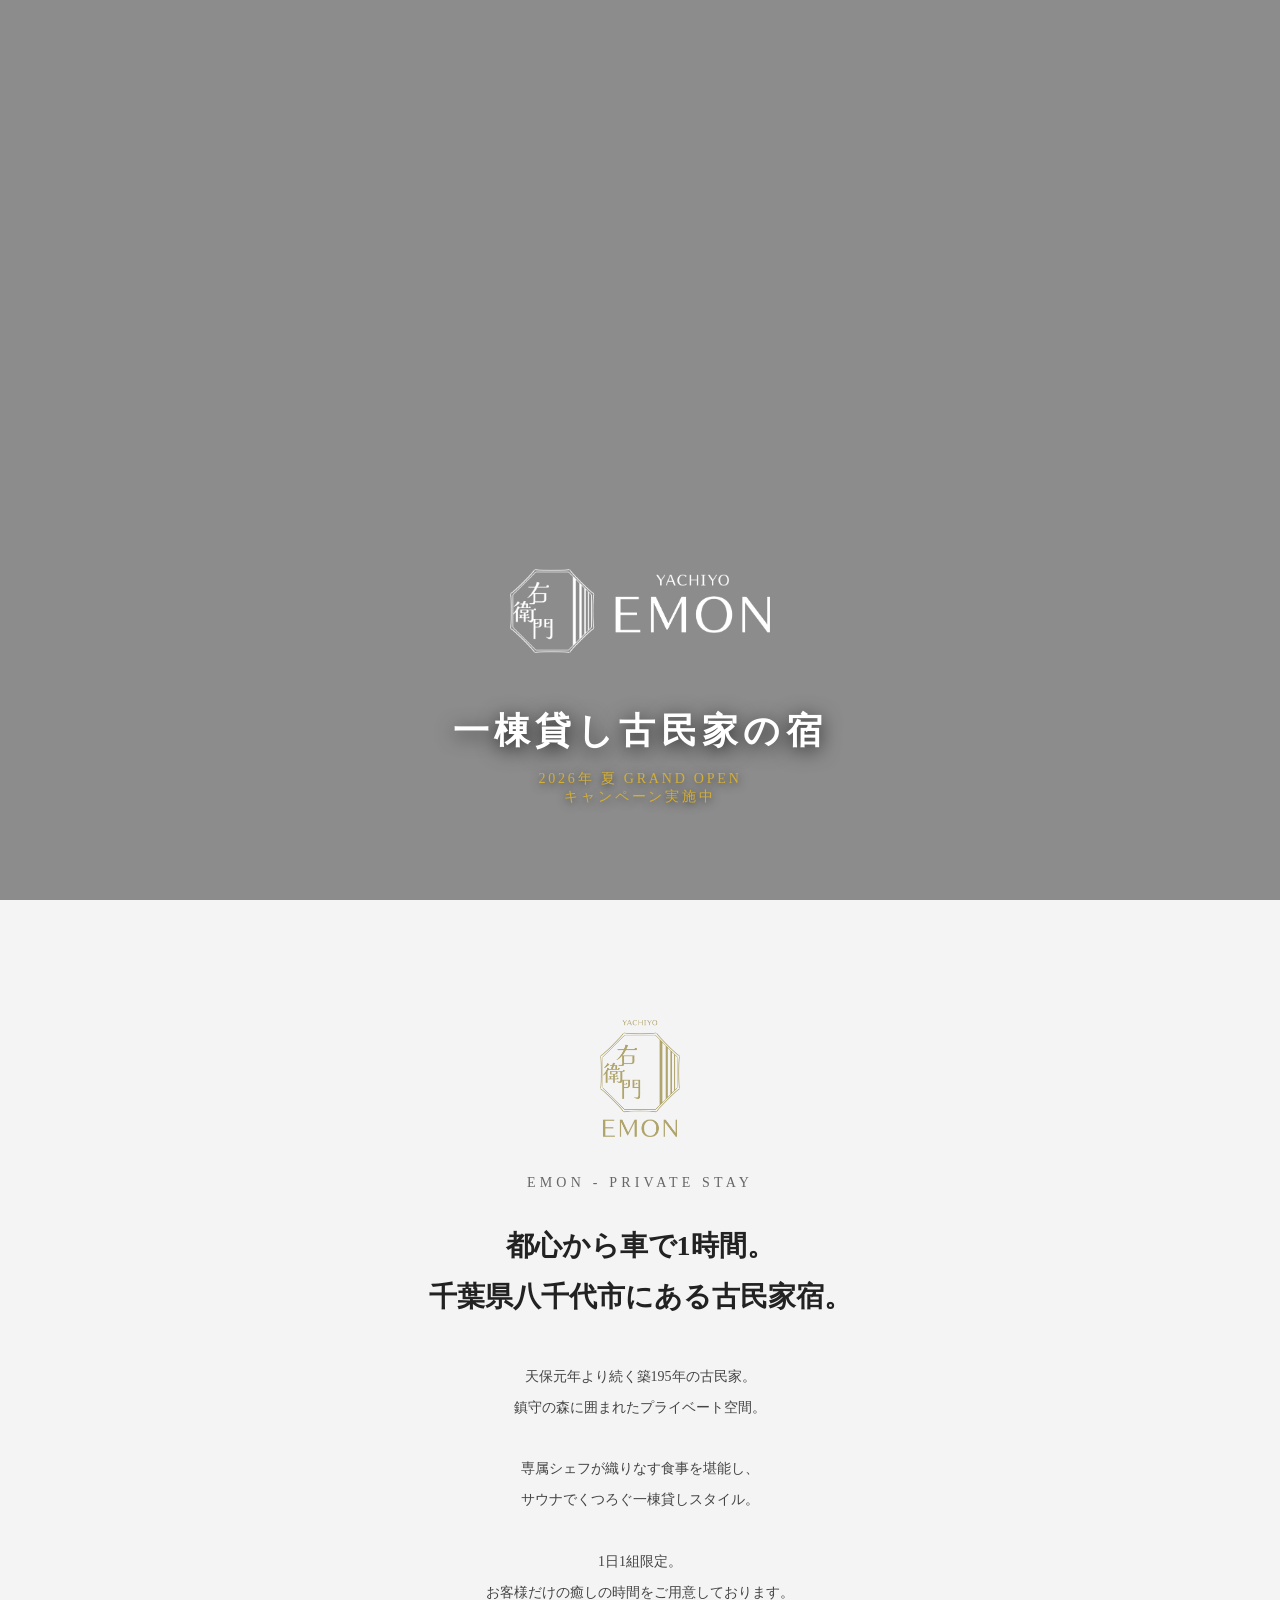
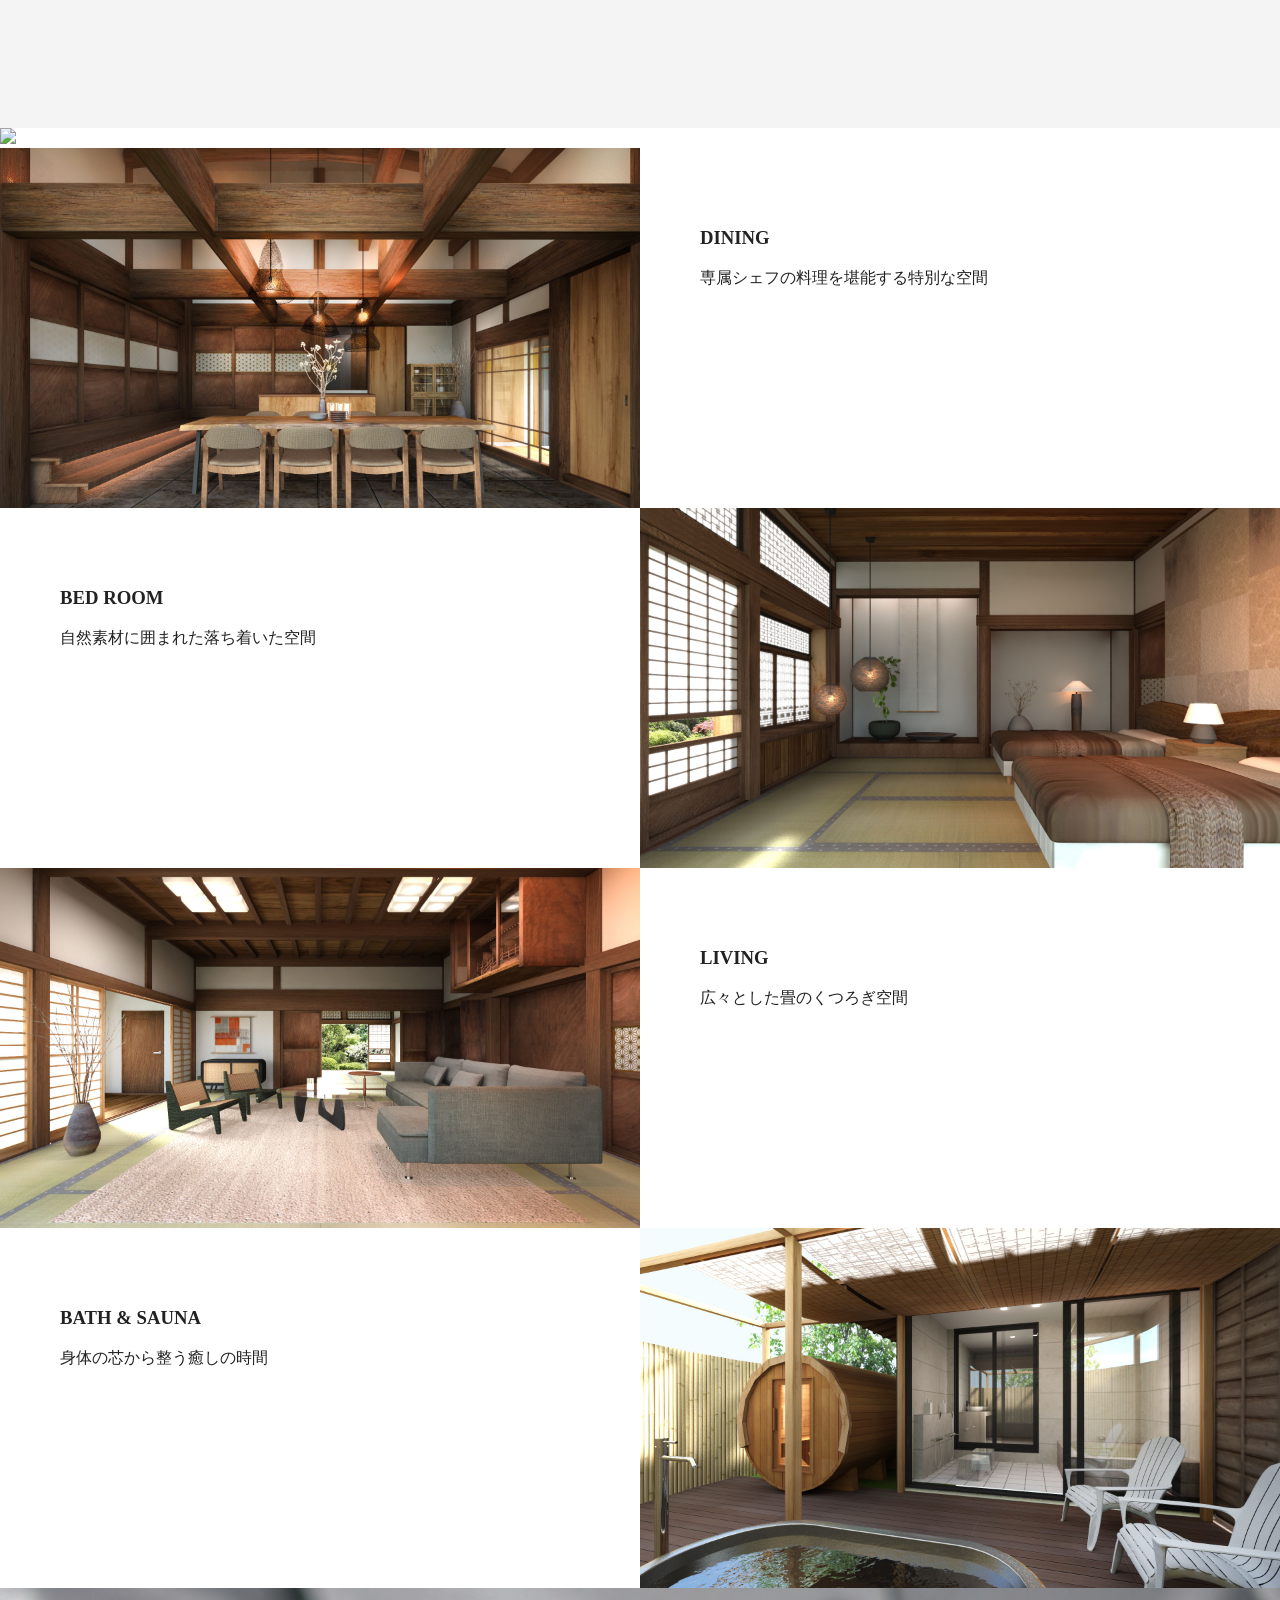
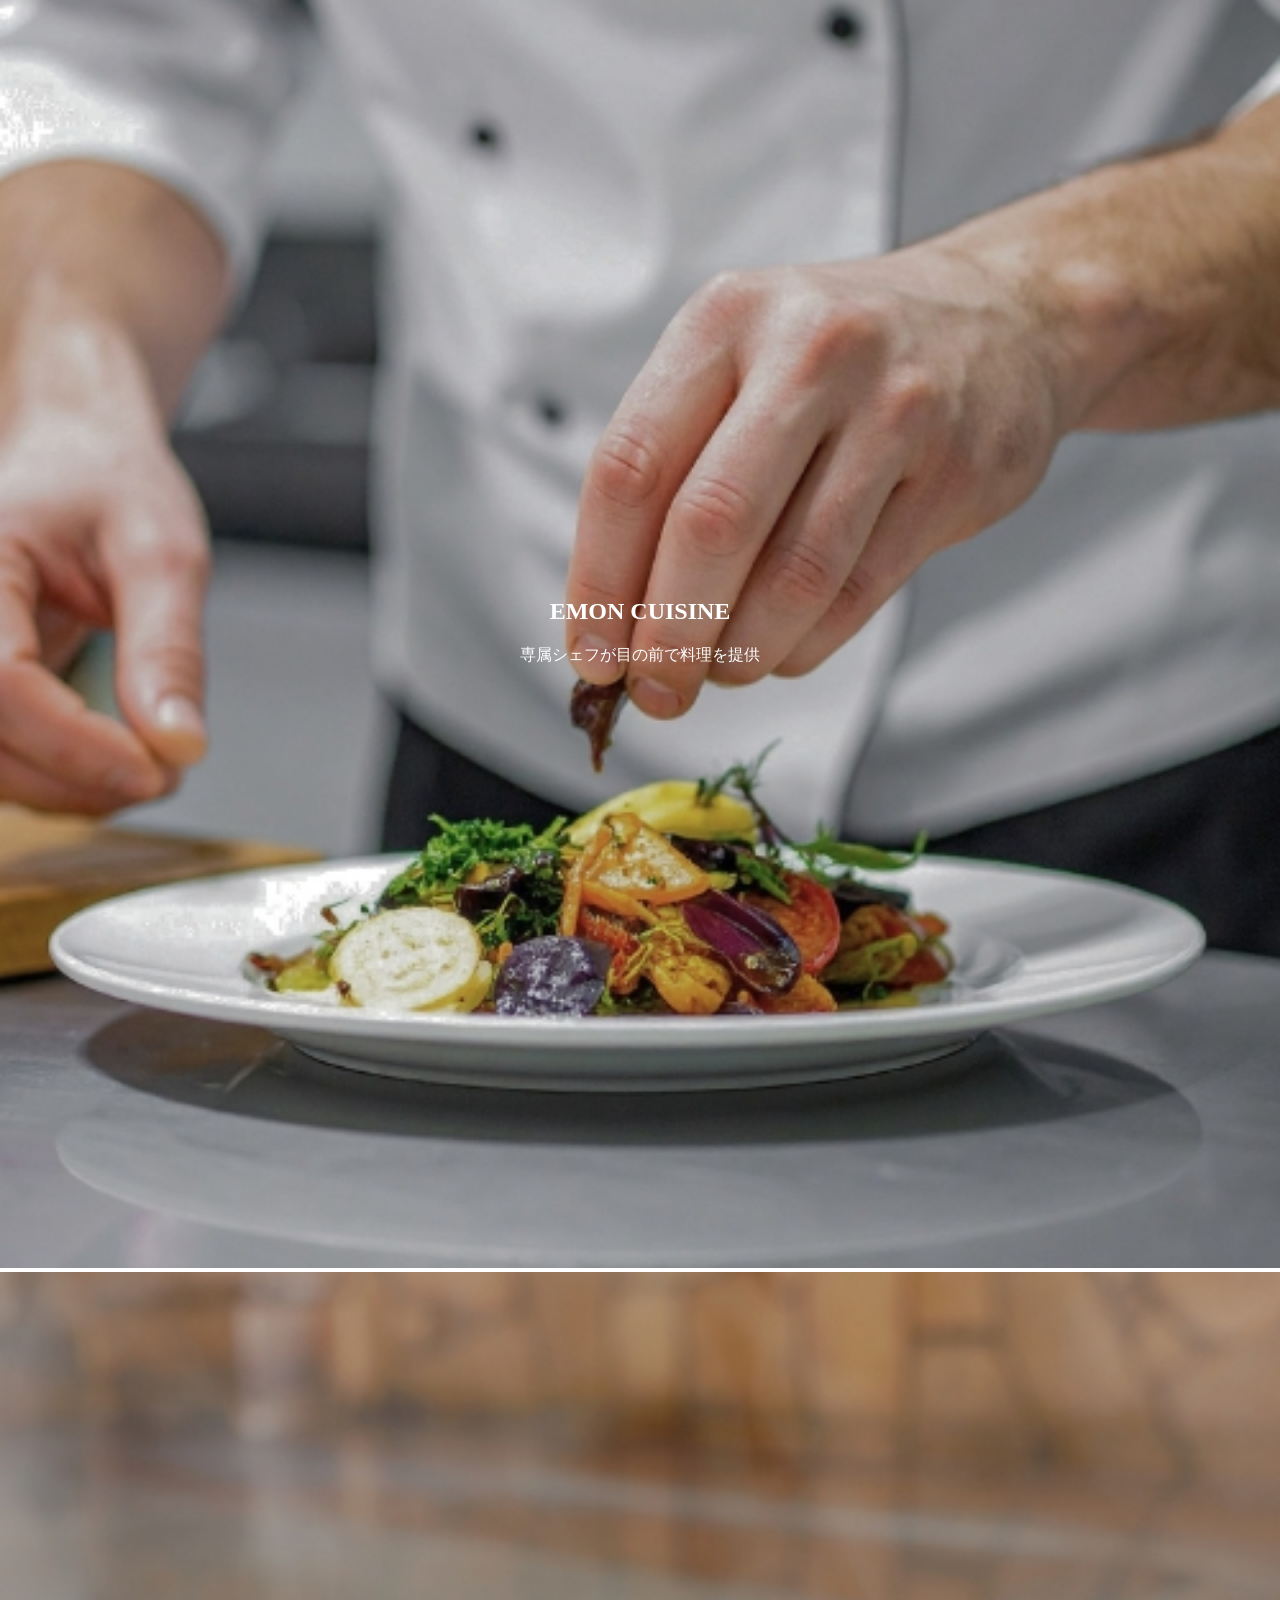
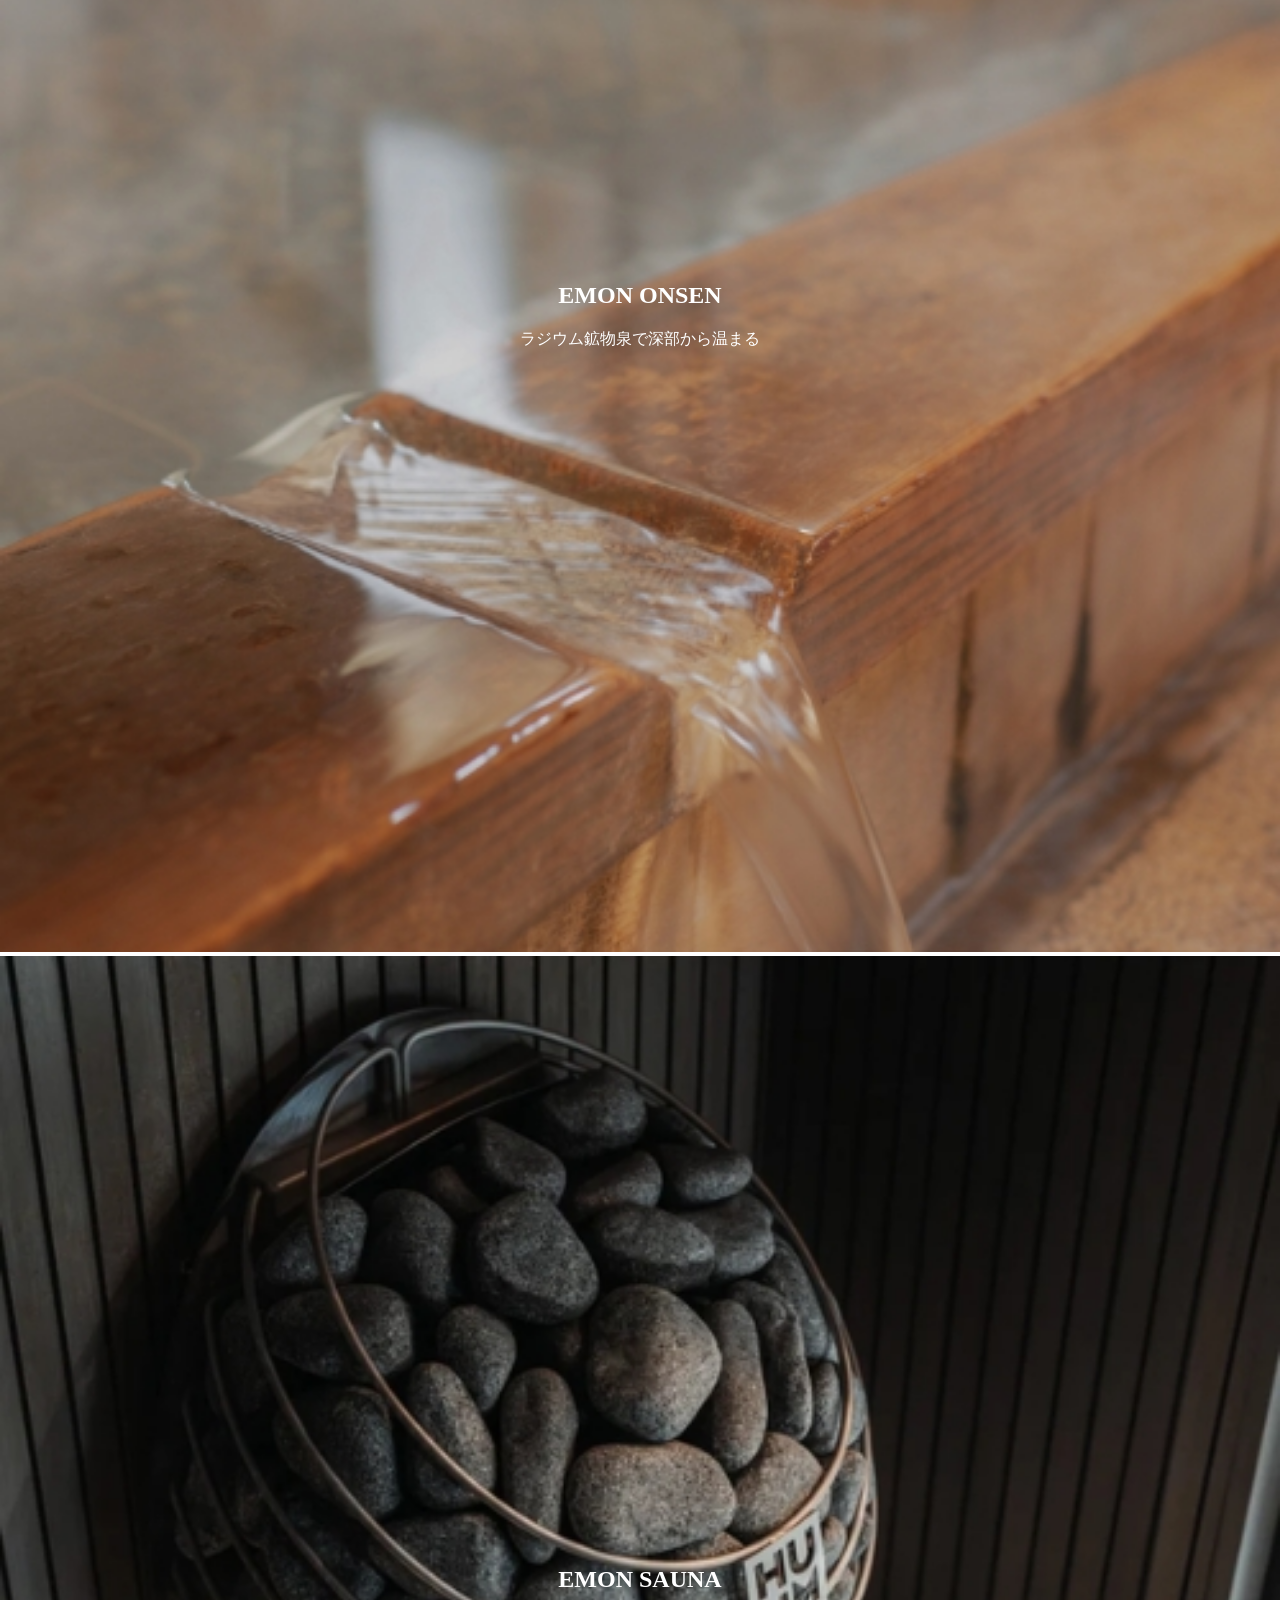
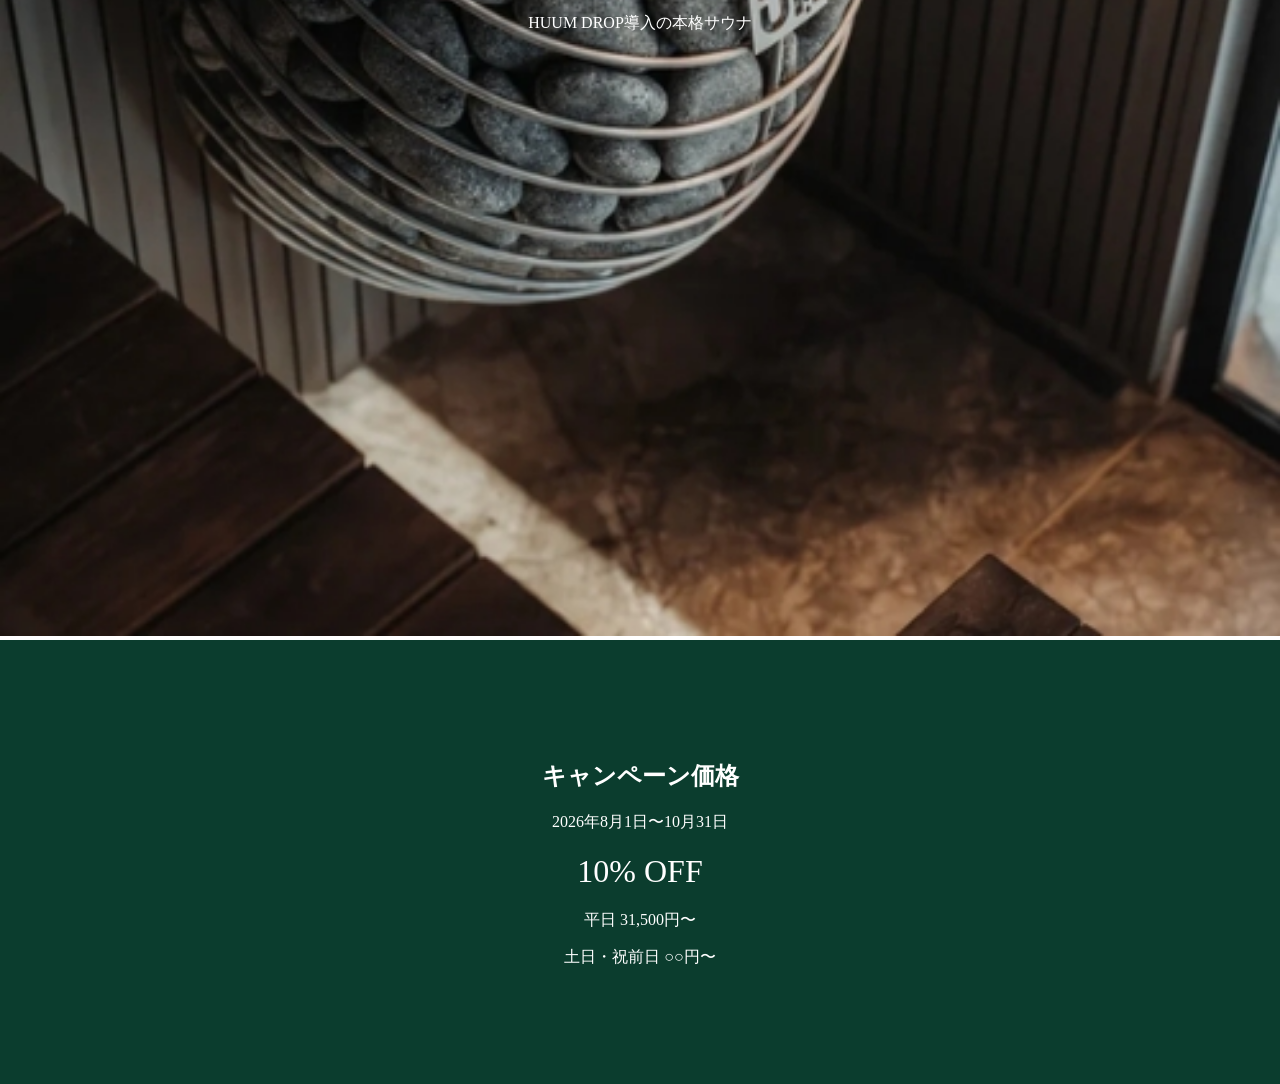
==== EMONLP/index.html @ b7d982af "Add files via upload" ====
<!DOCTYPE html>
<html lang="ja">
<head>
<meta charset="UTF-8">
<meta name="viewport" content="width=device-width, initial-scale=1.0">
<title>EMON</title>
<link rel="stylesheet" href="style.css">
</head>

<body>

<!-- FV -->
<section class="fv">
 <div class="fv-content">
  <img src="EMON_logo_yoko04_0.png" class="fv-logo">

  <h1>
    一棟貸し古民家の宿
  </h1>

  <p class="fv-sub">
    2026年 夏 GRAND OPEN<br>
    キャンペーン実施中
  </p>
</div>
</section>

<!-- CONCEPT -->
<section class="concept">

  <img src="EMON_logo_03_0.png" class="concept-logo">

  <p class="concept-en">EMON - PRIVATE STAY</p>

  <h2>
    都心から車で1時間。<br>
    千葉県八千代市にある古民家宿。
  </h2>

  <p class="concept-text">
    天保元年より続く築195年の古民家。<br>
    鎮守の森に囲まれたプライベート空間。<br><br>

    専属シェフが織りなす食事を堪能し、<br>
    サウナでくつろぐ一棟貸しスタイル。<br><br>

    1日1組限定。<br>
    お客様だけの癒しの時間をご用意しております。
  </p>

</section>

<!-- 配置図 -->
<section class="map">
  <img src="右衛門配置図白抜き.png">
  <p class="map-text">
    深い緑に囲まれ旬の味を堪能できる都心リゾート
  </p>
</section>

<!-- 施設 -->
<section class="room">
  <img src="ラウンジ_002_0.jpg">
  <div class="text">
    <h3>DINING</h3>
    <p>専属シェフの料理を堪能する特別な空間</p>
  </div>
</section>

<section class="room reverse">
  <img src="客間_002_0.jpg">
  <div class="text">
    <h3>BED ROOM</h3>
    <p>自然素材に囲まれた落ち着いた空間</p>
  </div>
</section>

<section class="room">
  <img src="居間_002_0.jpg">
  <div class="text">
    <h3>LIVING</h3>
    <p>広々とした畳のくつろぎ空間</p>
  </div>
</section>

<section class="room reverse">
  <img src="風呂_002_0.jpg">
  <div class="text">
    <h3>BATH & SAUNA</h3>
    <p>身体の芯から整う癒しの時間</p>
  </div>
</section>

<!-- シェフ -->
<section class="feature chef">
  <img src="chef.jpg">
  <div class="overlay">
    <h2>EMON CUISINE</h2>
    <p>専属シェフが目の前で料理を提供</p>
  </div>
</section>

<!-- 温泉 -->
<section class="feature onsen">
  <img src="onsen.jpg">
  <div class="overlay">
    <h2>EMON ONSEN</h2>
    <p>ラジウム鉱物泉で深部から温まる</p>
  </div>
</section>

<!-- サウナ -->
<section class="feature sauna">
  <img src="sauna.jpg">
  <div class="overlay">
    <h2>EMON SAUNA</h2>
    <p>HUUM DROP導入の本格サウナ</p>
  </div>
</section>

<!-- 料金 -->
<section class="price">
  <h2>キャンペーン価格</h2>
  <p>2026年8月1日〜10月31日</p>

  <p class="big">10% OFF</p>

  <p>平日 31,500円〜</p>
  <p>土日・祝前日 ○○円〜</p>
</section>

</body>
</html>
---- EMONLP/style.css ----
body{
  margin:0;
  font-family:serif;
  color:#222;
}

.fv{
  position:relative;
  height:100vh;
  background:url("EMONFV.jpg") center/cover no-repeat;
}

/* ←これ超大事 */
.fv::after{
  content:"";
  position:absolute;
  inset:0;
  background:rgba(0,0,0,0.45); /* 暗さ */
  z-index:1;
}

.fv-content{
  position:absolute;
  bottom:80px; /* ←中央じゃなくて下寄せ */
  left:50%;
  transform:translateX(-50%);
  text-align:center;
  z-index:2;
  width:100%;
  padding:0 20px;
}

/* ロゴ */
.fv-logo{
  width:260px;
  margin-bottom:20px;
}

/* タイトル */
.fv h1{
  font-size:clamp(20px, 3vw, 36px);
  color:#fff;
  letter-spacing:0.15em;
  margin-bottom:10px;

  /* ←これで見やすさ爆上がり */
  text-shadow:0 4px 20px rgba(0,0,0,0.8);
}

/* サブ */
.fv-sub{
  color:#d4af37;
  font-size:14px;
  letter-spacing:0.2em;

  text-shadow:0 2px 10px rgba(0,0,0,0.7);
}

/* CONCEPT */
.concept{
  padding:120px 20px;
  text-align:center;
  background:#f7f6f2;
}

.concept-en{
  letter-spacing:0.2em;
  margin-bottom:20px;
}

.concept h2{
  line-height:2;
  margin-bottom:40px;
}

.concept-text{
  max-width:600px;
  margin:auto;
  line-height:2.5;
}

/* ロゴ */
.concept-logo{
  width:80px;
  margin-bottom:20px;
  opacity:0.9;
}

/* 全体整え（まだなら） */
.concept{
  text-align:center;
  padding:120px 20px;
  background:#f4f4f4;
}

.concept-en{
  font-size:14px;
  letter-spacing:0.3em;
  color:#666;
  margin-bottom:30px;
}

.concept h2{
  font-size:28px;
  line-height:1.8;
  margin-bottom:40px;
}

.concept-text{
  font-size:14px;
  line-height:2.2;
  color:#444;
}

/* MAP */
.map{
  position:relative;
}

.map img{
  width:100%;
}

.map-text{
  position:absolute;
  top:20%;
  right:10%;
  writing-mode:vertical-rl;
  color:#fff;
}

/* ROOM */
.room{
  display:flex;
}

.room img{
  width:50%;
}

.room .text{
  width:50%;
  padding:60px;
}

.reverse{
  flex-direction:row-reverse;
}

/* FEATURE */
.feature{
  position:relative;
}

.feature img{
  width:100%;
}

.overlay{
  position:absolute;
  top:50%;
  left:50%;
  transform:translate(-50%,-50%);
  color:#fff;
  text-align:center;
}

/* PRICE */
.price{
  text-align:center;
  padding:100px 20px;
  background:#0b3d2e;
  color:#fff;
}

.big{
  font-size:32px;
  margin:20px 0;
}

/* スマホ */
@media(max-width:768px){

  .room{
    flex-direction:column;
  }

  .room img,
  .room .text{
    width:100%;
  }

  .fv-logo{
    width:140px;
  }

}
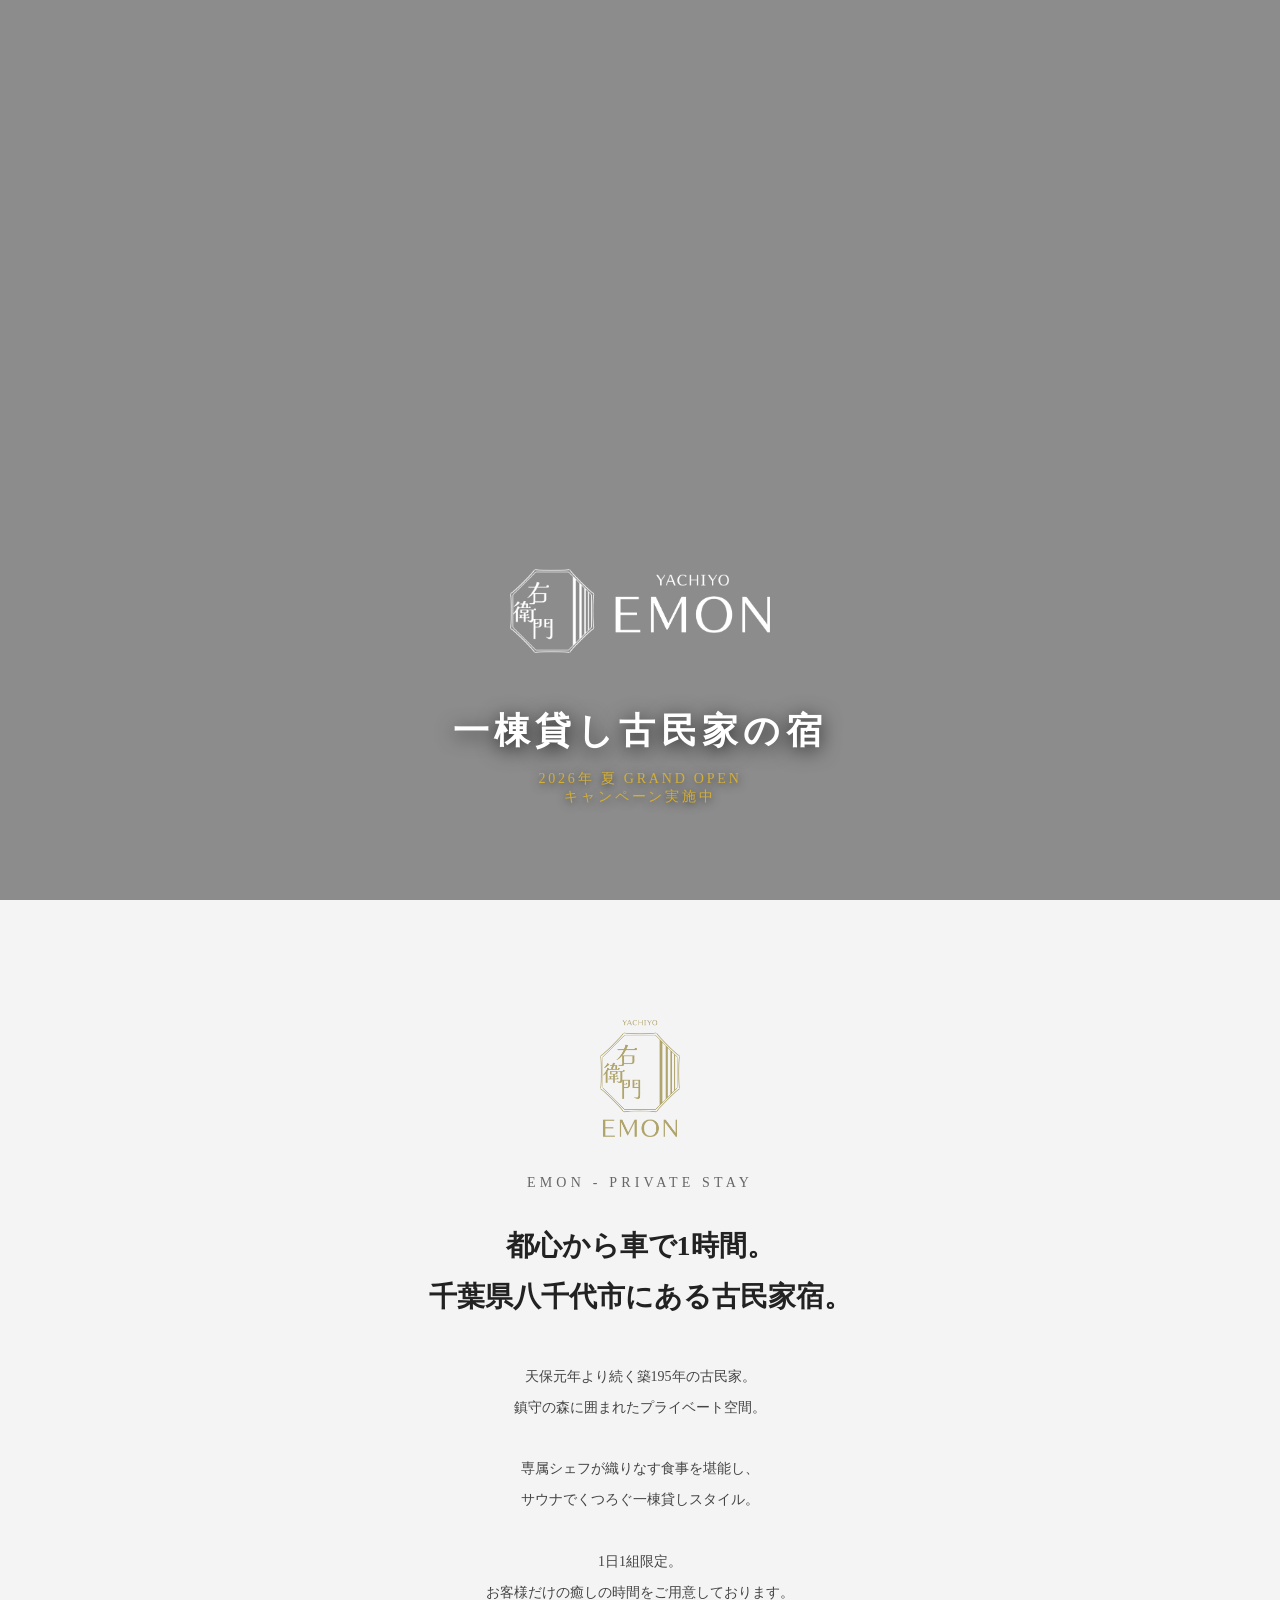
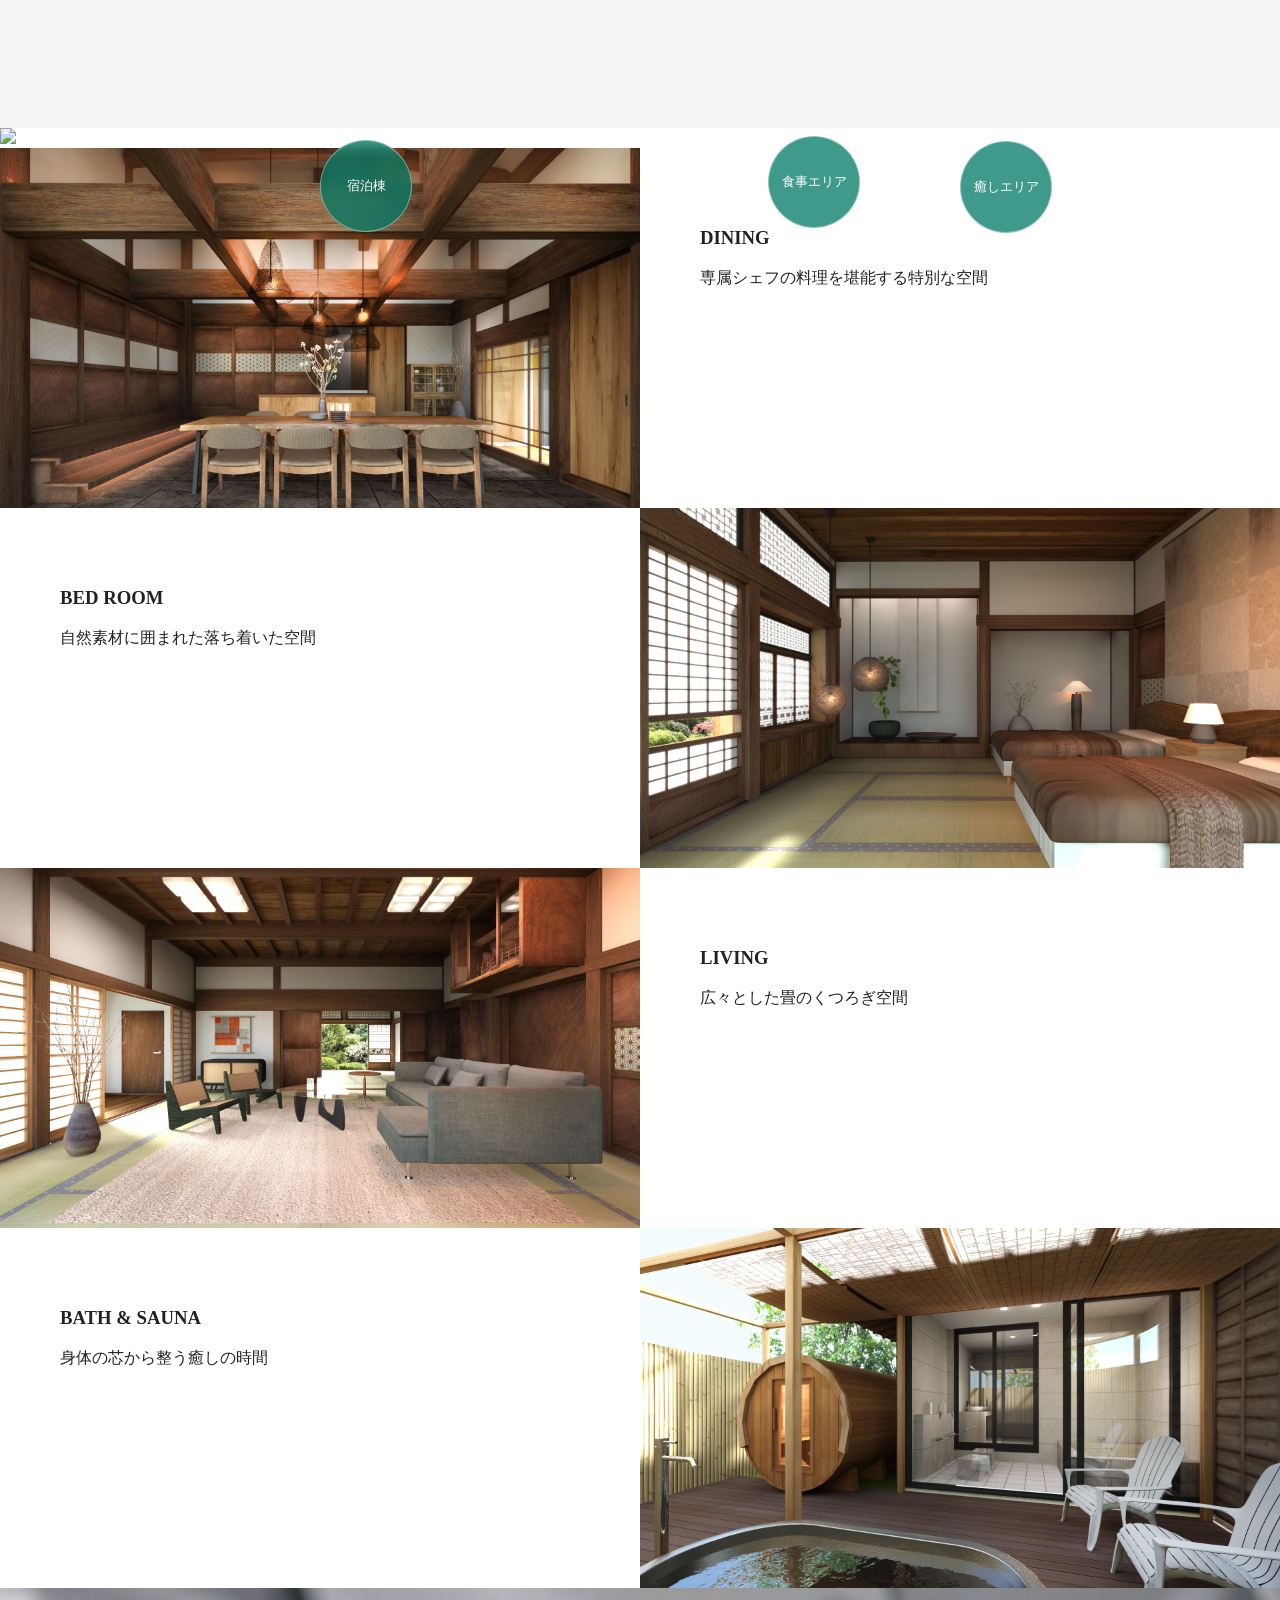
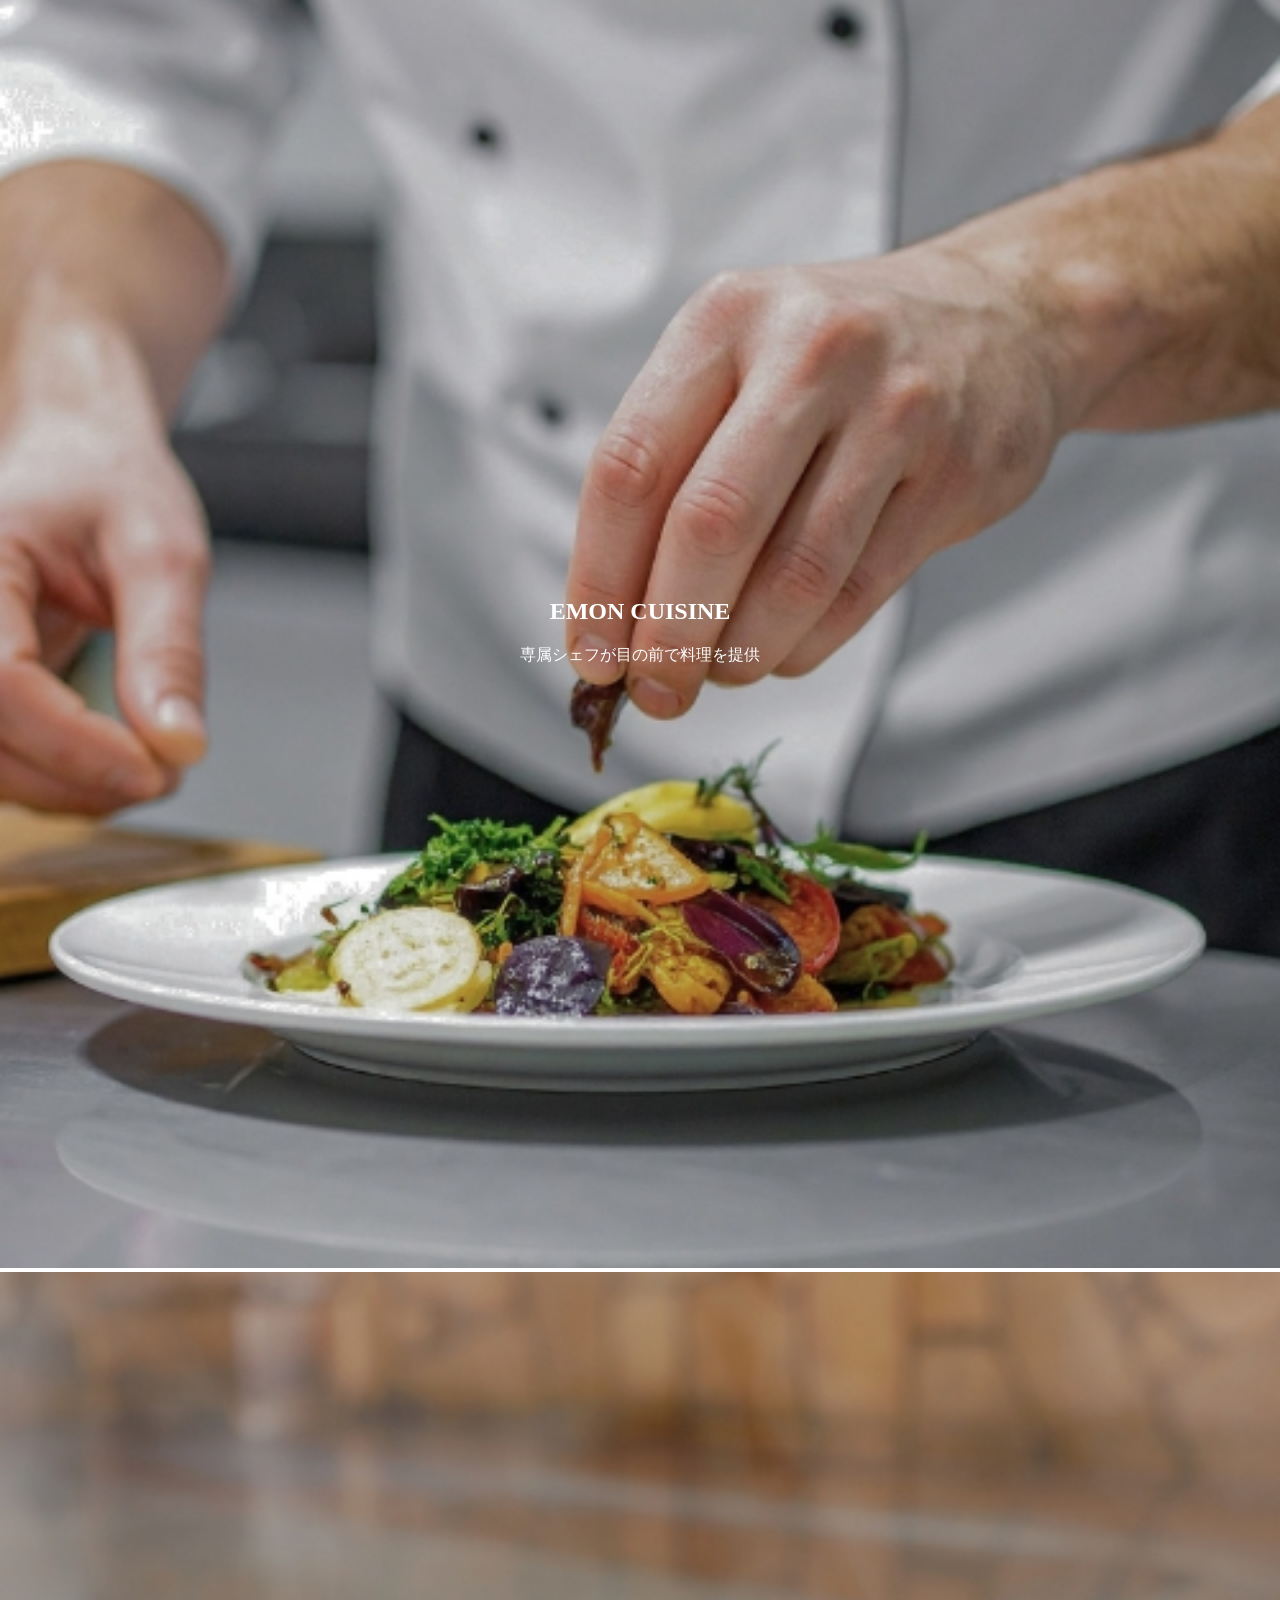
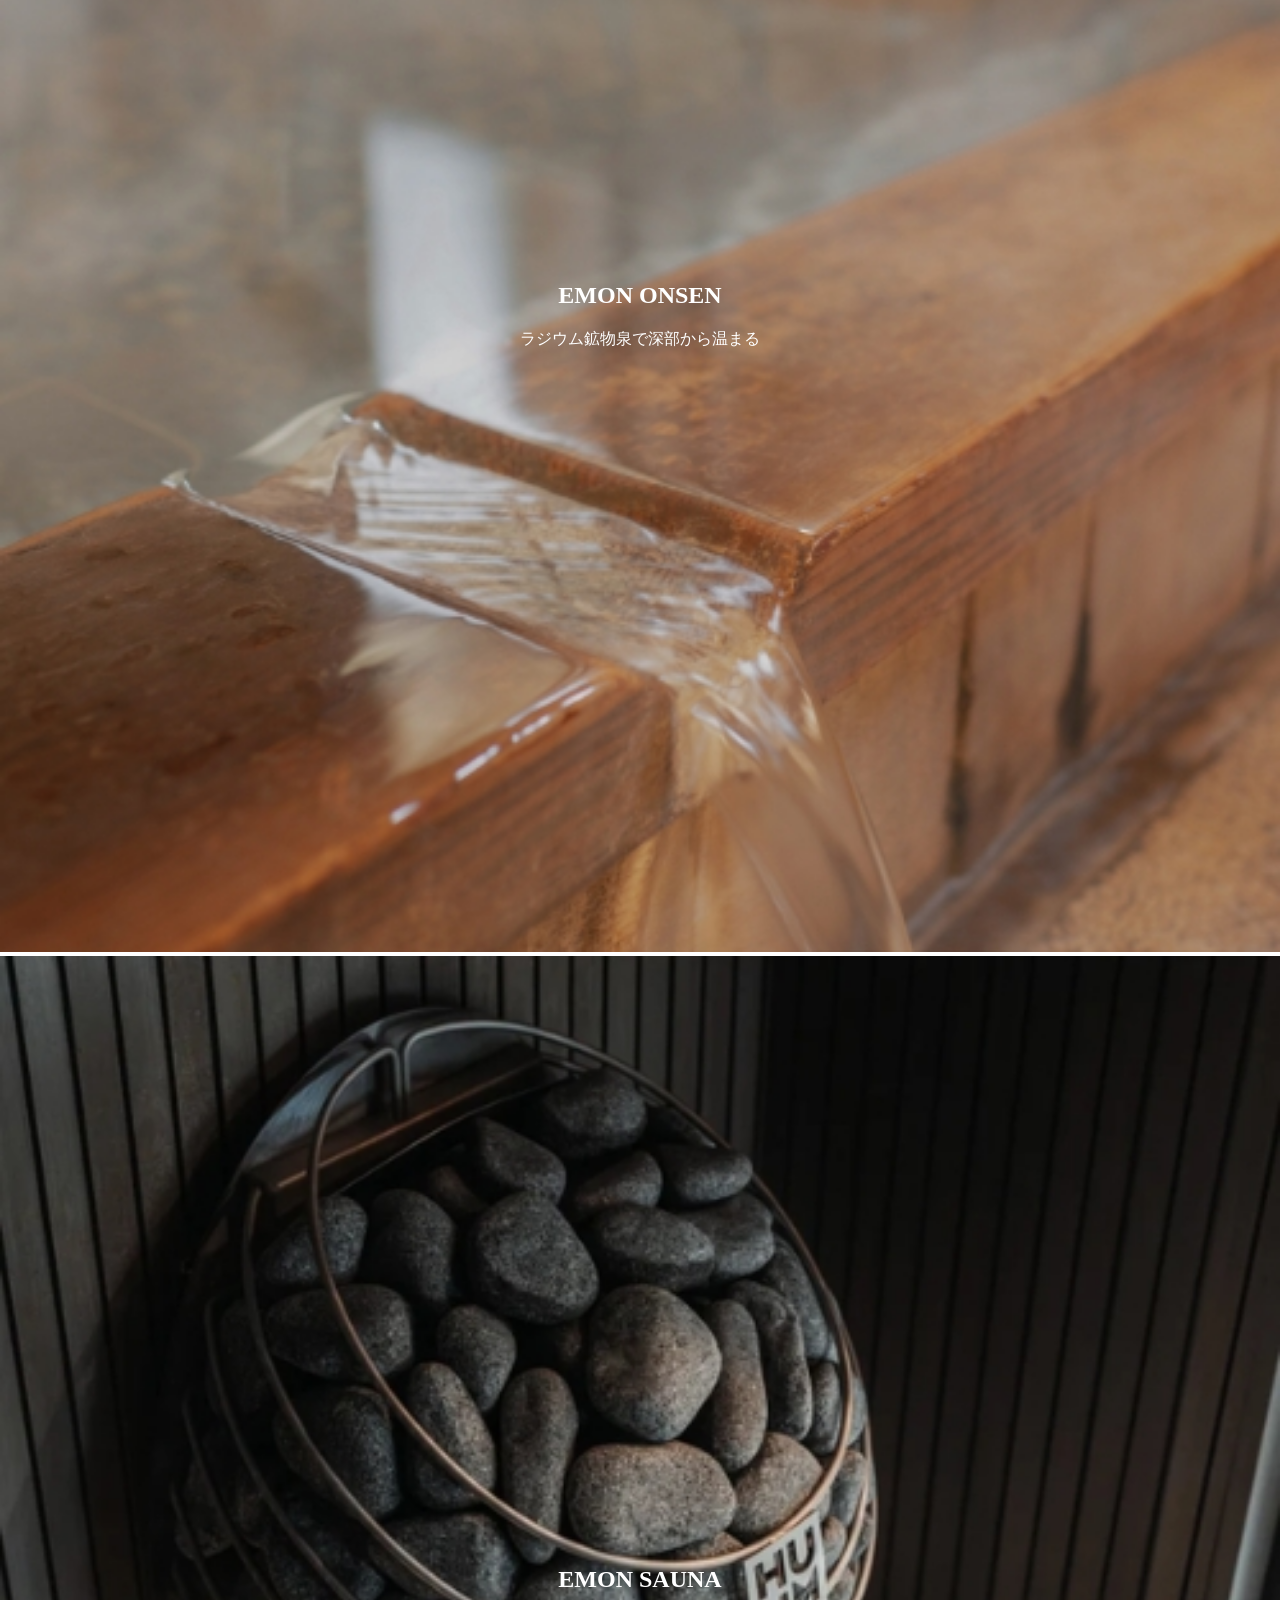
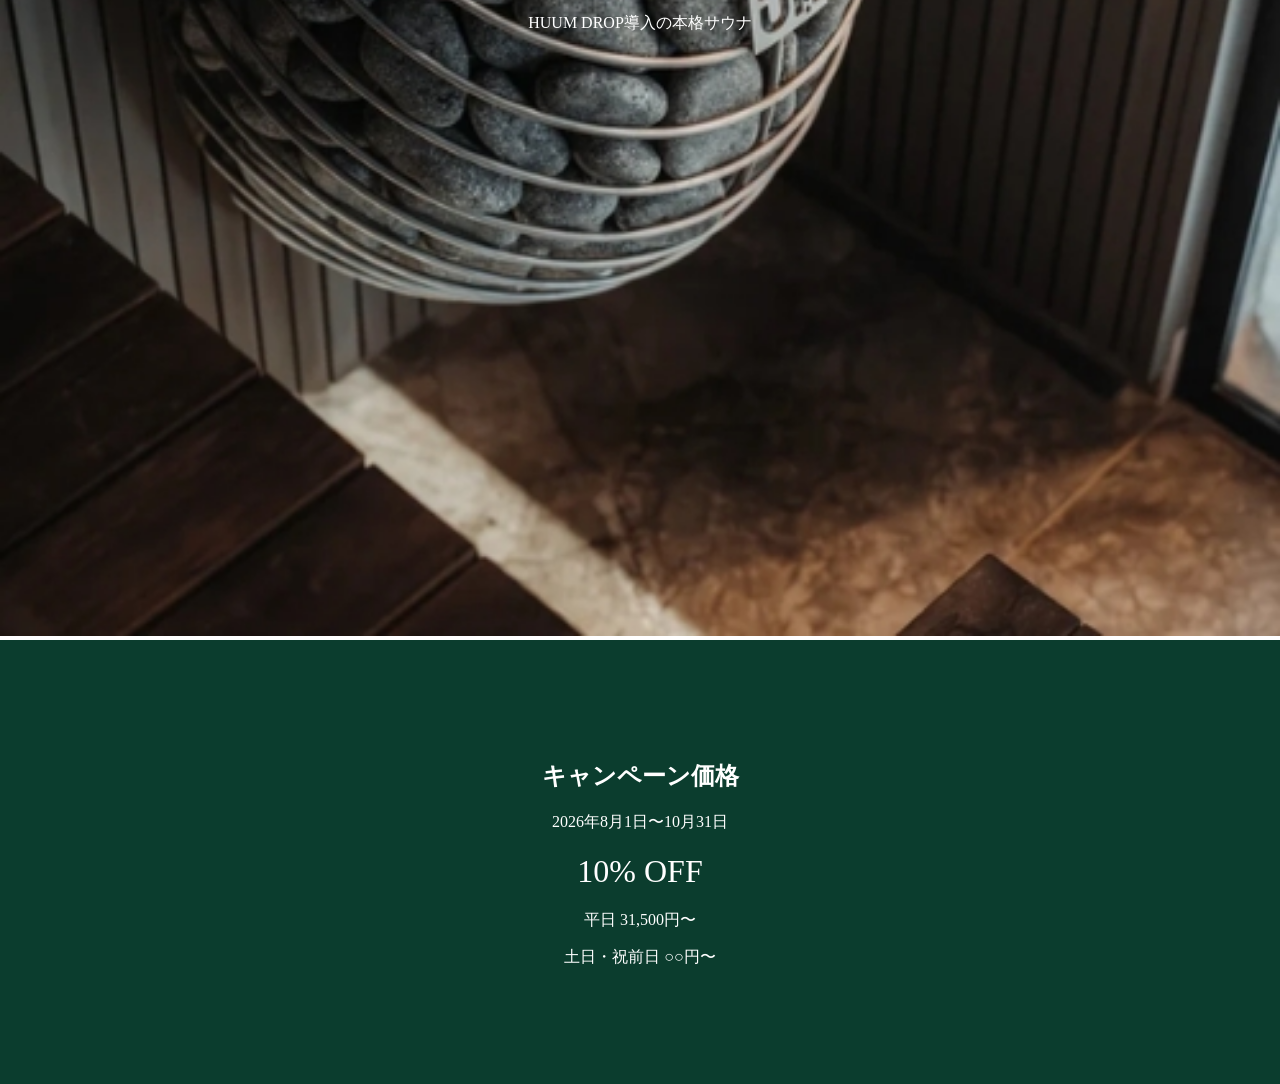
==== commit 76772bec: "Update index.html" ====
--- a/EMONLP/index.html
+++ b/EMONLP/index.html
@@ -56,6 +56,9 @@
   <p class="map-text">
     深い緑に囲まれ旬の味を堪能できる都心リゾート
   </p>
+    <div class="map-point point1">宿泊棟</div>
+    <div class="map-point point2">食事エリア</div>
+    <div class="map-point point3">癒しエリア</div>
 </section>
 
 <!-- 施設 -->
@@ -130,4 +133,4 @@
 </section>
 
 </body>
-</html>+</html>
--- a/EMONLP/style.css
+++ b/EMONLP/style.css
@@ -129,6 +129,75 @@
   color:#fff;
 }
 
+.map-wrap{
+  position:relative;
+  max-width:1000px;
+  margin:0 auto;
+}
+
+.map-wrap img{
+  width:100%;
+  display:block;
+}
+
+/* 丸デザイン（ここが肝🔥） */
+.map-point{
+  position:absolute;
+  width:90px;
+  height:90px;
+  border-radius:50%;
+  background:rgba(0,120,100,0.75);
+  color:#fff;
+  font-size:13px;
+  display:flex;
+  align-items:center;
+  justify-content:center;
+  text-align:center;
+  backdrop-filter: blur(6px);
+  border:1px solid rgba(255,255,255,0.4);
+}
+
+/* ▼位置（あとで調整する） */
+.point1{
+  top:60%;
+  left:25%;
+}
+
+.point2{
+  top:40%;
+  left:60%;
+}
+
+.point3{
+  top:65%;
+  left:75%;
+}
+
+@media (max-width:768px){
+
+  .map-point{
+    width:60px;
+    height:60px;
+    font-size:10px;
+  }
+
+  .point1{
+    top:62%;
+    left:20%;
+  }
+
+  .point2{
+    top:38%;
+    left:55%;
+  }
+
+  .point3{
+    top:68%;
+    left:70%;
+  }
+
+}
+
 /* ROOM */
 .room{
   display:flex;
@@ -194,4 +263,4 @@
     width:140px;
   }
 
-}+}
